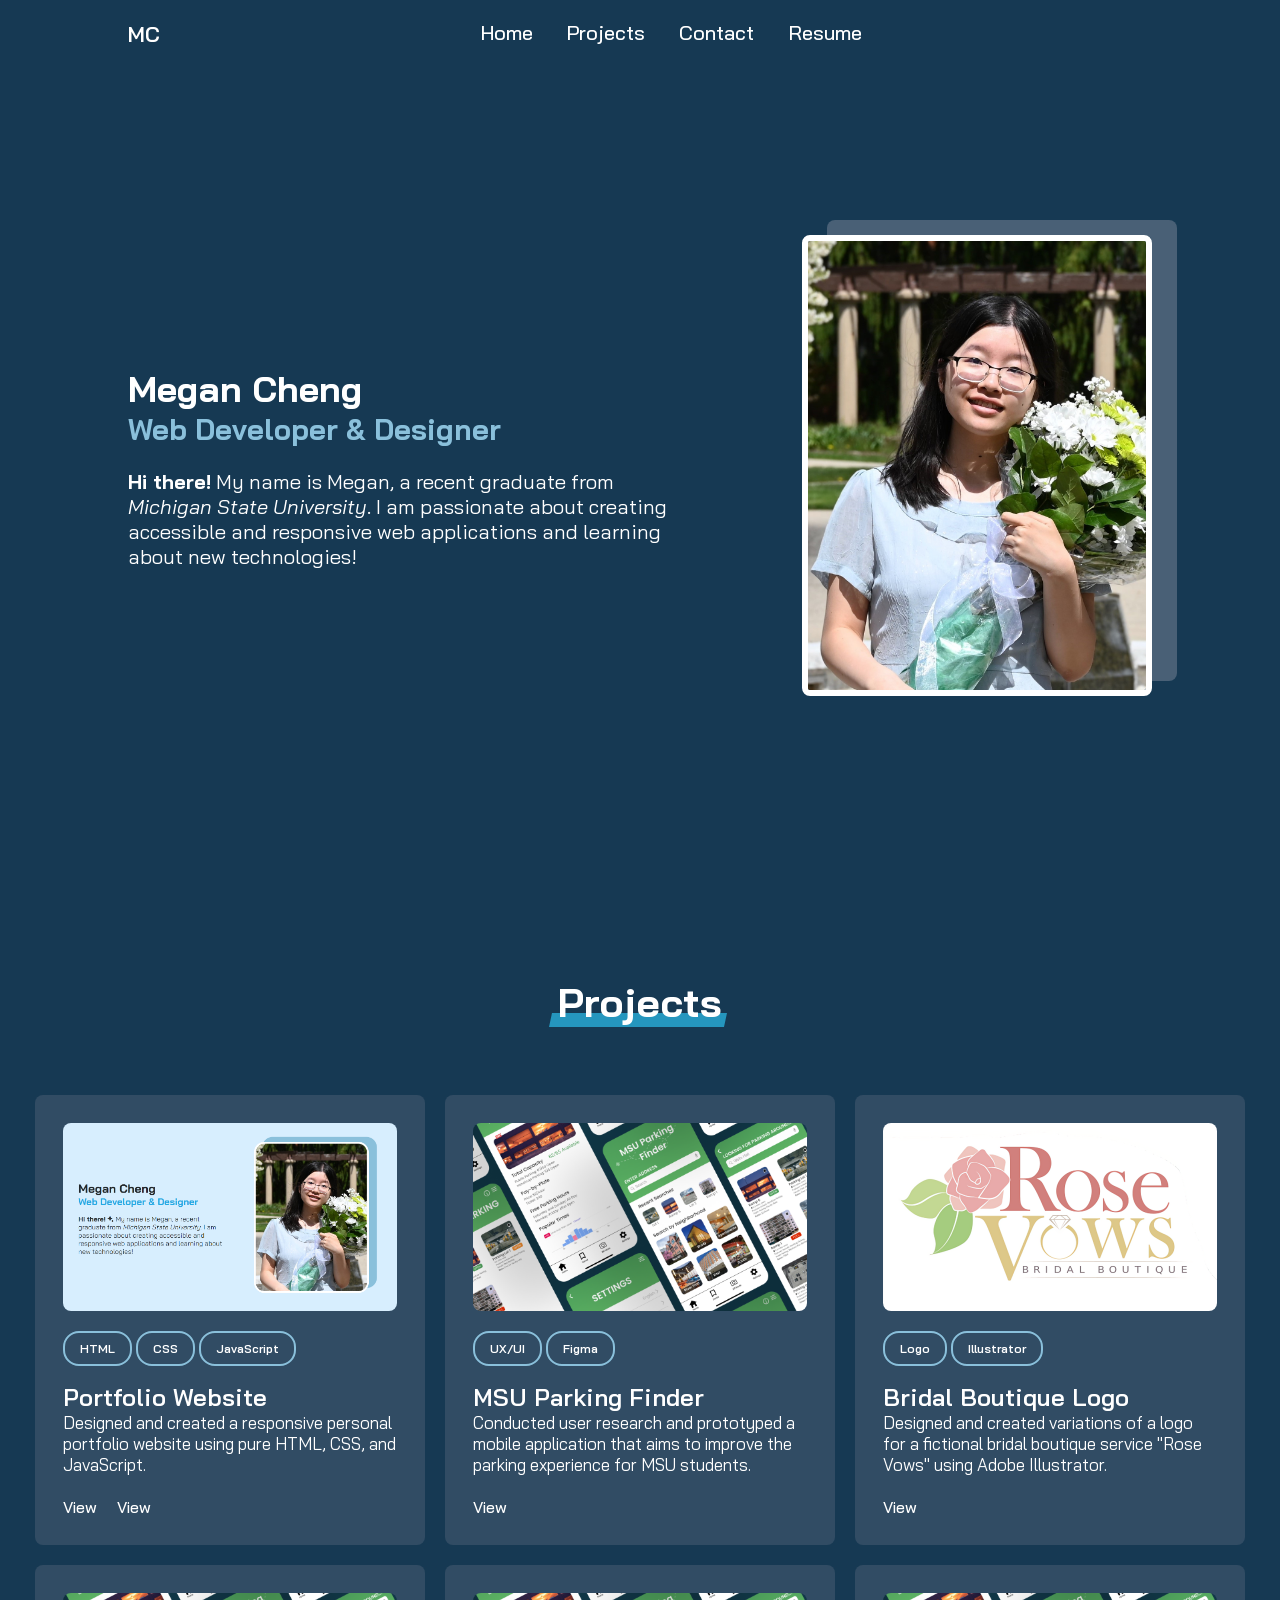
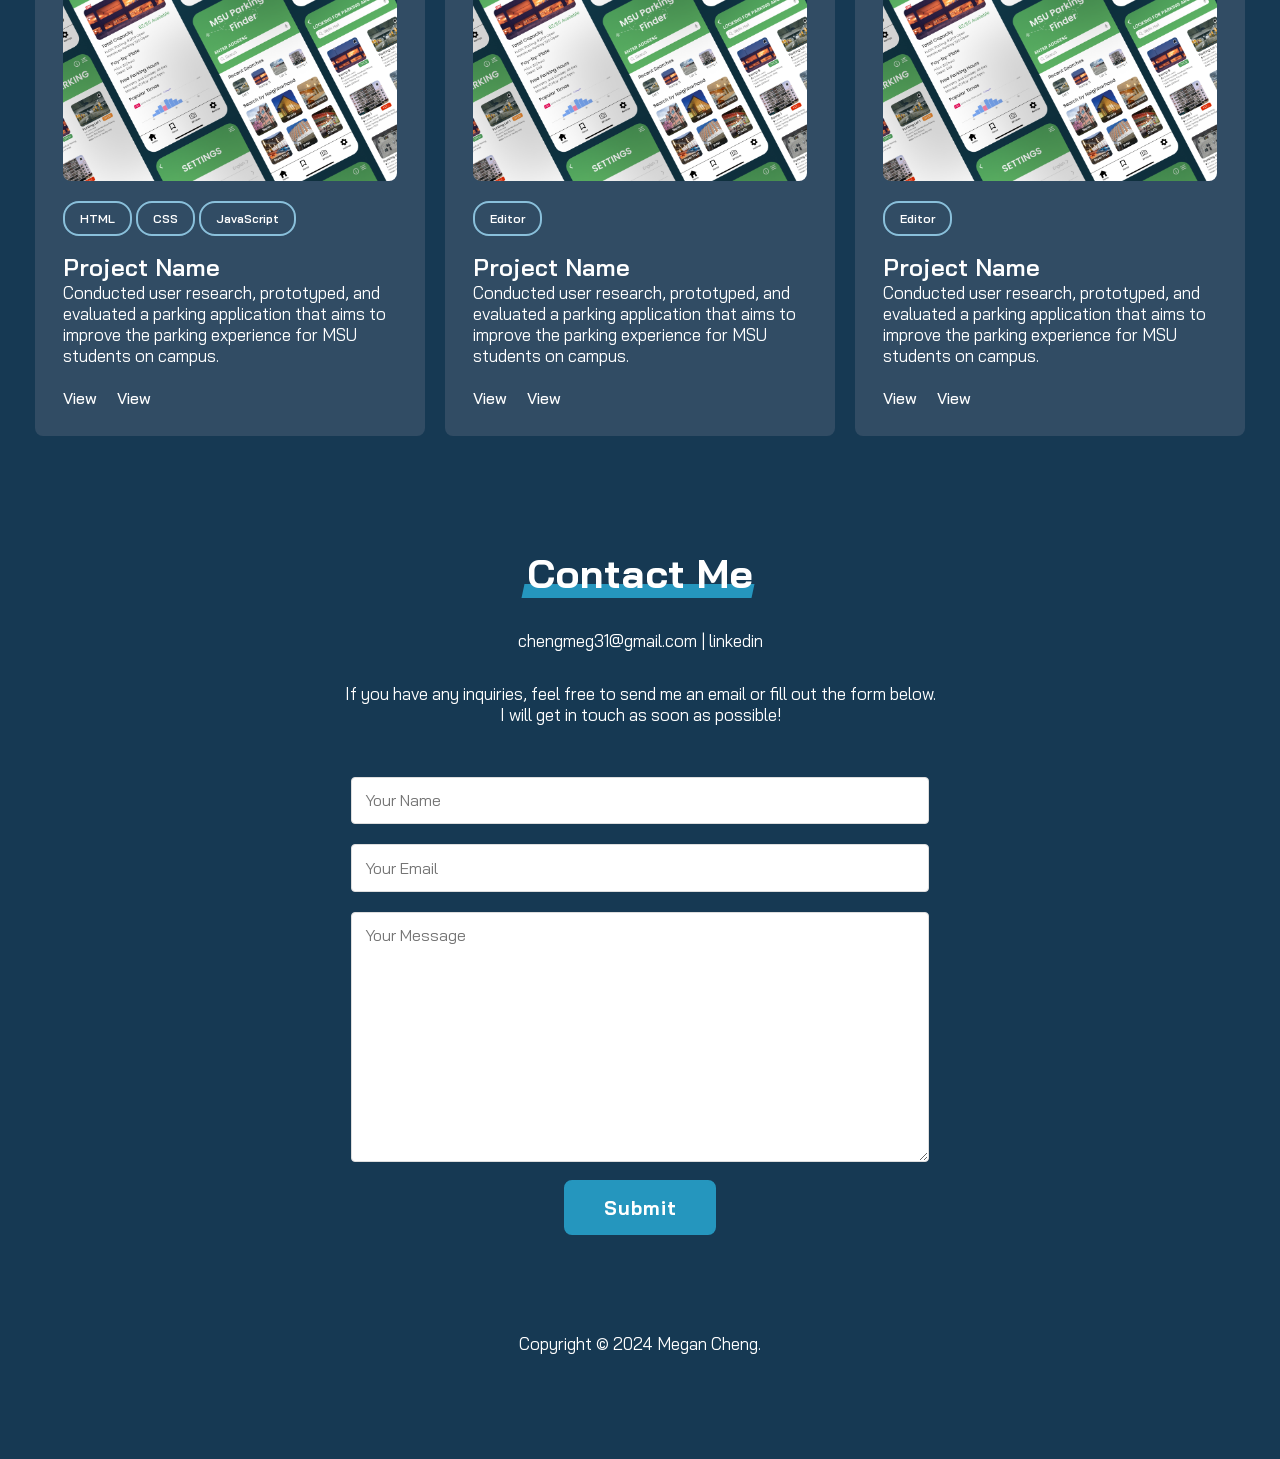
==== index.html @ b6157cad "added alt text to image and removed trailing slashes on img elements" ====
<!DOCTYPE html>
<html lang="en">
<head>
    <meta charset="UTF-8">
    <meta name="viewport" content="width=device-width, initial-scale=1.0">
    <link rel="stylesheet" href="css/style.css">
    <link rel="stylesheet" href="https://cdnjs.cloudflare.com/ajax/libs/remixicon/3.4.0/remixicon.css" crossorigin="">
    <link rel="icon" href="img/favicon.svg?" sizes="any" type="image/svg+xml">
    <title>Megan Cheng</title>
</head>
<body>

   <!--==================== HEADER ====================-->
   <header class="header" id="header">
      <a href="#" class="logo">MC</a>

      <nav class="navbar">
         <a href="#home">Home</a>
         <a href="#projects">Projects</a>
         <a href="#contact">Contact</a>
         <a href="#">Resume</a>
      </nav>

      <div class="nav-buttons">  
         <i class="ri-moon-line" id="modeToggle" onclick="changeIcon(this)"></i>
         <i class="ri-menu-line" id="hamburgerToggle"></i>
      </div>

      <!-- hamburger menu -->
      <div id="myNav" class="overlay">
         <a href="javascript:void(0)" class="closebtn" id="closebtn">&times;</a>
         <div class="overlay-content">
           <a href="#home">Home</a>
           <a href="#projects">Projects</a>
           <a href="#contact">Contact</a>
           <a href="#">Resume</a>
         </div>
      </div>
      
   </header>

   <section class="home" id="home">

      <div class="home-content">
         <h1>Megan Cheng</h1>
         <h2>Web Developer & Designer</h2>
         <p><b>Hi there!</b> <i class="ri-bard-fill"></i> My name is Megan, a recent graduate from <i>Michigan State University</i>. I am passionate about creating accessible and responsive web applications and learning about new technologies!</p>
      </div>

      <div class="prof-img">
         <img src="img/profpic.jpg" alt="">
      </div>
      
   </section>


   <!--==================== PROJECTS ====================-->
   
   <section class="projects" id="projects">
      <h2 class="section-header">Projects</h2>

      <!-- Image Modal -->
      <div id="myModal" class="modal">
         <span class="close">&times;</span>
         <img class="modal-content" src="img/rose_vows.png" alt="Logo Design for Bridal Boutique">
         <div id="caption">Bridal Boutique Logo</div>
      </div>

      <!-- Project Modal -->
      <div id="myModal2" class="modal">
         <span class="close" onclick="closeModal()">&times;</span>

         <div class="slider modal-content">

            <div class="myslide titleslide">
              <div class="txt">
                <h3>MSU Parking Finder</h3>
                <h4>Project Overview</h4>
                <p>MSU Parking Finder is a mobile application that allows users to efficiently find open parking on MSU campus via proximity to destination, neighborhood selection, or through the aid of AR.</p>
              </div>
              <img class="slider_img" src="img/proj_msuparking.png" alt="Preview image of MSU Parking Finder App Screens">
            </div>
      
            <div class="myslide">
              <div class="txt">
                <h4>Problem Statement</h4>
                <p>Parking on campus has been a challenging experience for many students at MSU due to the limited amount of space, expensive parking tickets, and difficulty of finding open parking spots quickly during busy times of the day.</p>
                <h4>Possible Solution</h4>
                <p>Develop a parking application that will improve the parking experience on campus by giving users ways to quickly find available parking and information about prices and ticket costs.</p>
              </div>
            </div>
      
            <div class="myslide">
              <div class="txt">
               <h3>Qualitative Research</h3>
                <h4>Target User <i class="ri-group-fill"></i></h4>
                <p>MSU student or alumni with experience or desire to park on campus</p>
                <h4>Interview Process <i class="ri-question-answer-fill"></i></h4>
                <p>Five participants matching the target user description were selected for a 20 minute interview regarding their experiences parking on MSU campus. The interview aimed to gain insight on student parking behavior, possible concerns regarding the way parking is structured and enforced, and potentional solutions to improve the experience.</p>
              </div>
            </div>
      
            <div class="myslide">
              <div class="txt">
               <h3>Notable Questions & Key Findings</h3>
               <h4>Have you ever gotten a parking ticket?</h4>
               <p class="answer">Every single participant has gotten at least one parking ticket during their time at MSU. Many expressed frustrations with how expensive they have gotten. Violations students received include parking in campus lots without proper passes and not paying for pay-by-plate meters.</p>
               <h4>What is the hardest part about MSU parking?</h4>
               <p class="answer">Participants mentioned difficulty in finding open spots to park for class. One participant reported taking up to 30 minutes to look for parking during popular time slots. Some participants risk parking tickets when it takes too long to make it for class.</p>
              </div>
            </div>

            <div class="myslide">
               <div class="txt">
                 <h3>Low Fidelity prototypes</h3>
                 <p>Early concepts include a paper prototype of a mobile app and a pair of cardboard AR glasses that would allow users to find parking within their surroundings in real time.</p>
                 <img src="img/proj_msuparking_lowfidel.png" class="small_slider_img" alt="Low Fidelity Prototype for MSU Parking Finder">
               </div>
             </div>

             <div class="myslide">
               <div class="txt">
                  <h3>High Fidelity Prototype Process</h3>
                  <p>After evaluating the paper prototype on 5 MSU students by having them think aloud as they find and copy the address of the closest open parking lot to Wells Hall, new goals and features were planned for the next prototype.</p>
                  <ul>
                     <li>Incorporate the AR glasses prototype into the mobile app &rarr; <b>AR Mode</b></li>
                     <li>Incorporate more ways to find open parking &rarr; <b>Search around destination feature, Search by neighborhood feature, AR Mode</b></li>
                     <li>Make it simpler to locate open parking so users don't waste time going to full lots &rarr; <b>Color-coded open/full tags for lots, Live updates of parking lot capacities</b></li>
                     <li>Allow users to quickly access parking lots they like: <b>Bookmark feature, Recent searches feature</b></li>
                  </ul>           
               </div>
             </div>

             <div class="myslide">
               <div class="txt">
                 <h3>AR Mode</h3>
                 <p>In AR mode, users can use their phone camera to scan their surroundings. Nearby lots will pop up with live updates as users move towards or away from their location. Distance can also be adjusted via the slider.</p>
                 <img class="smallest_slider_img" src="img/armode.gif" alt="AR Mode for MSU Parking Finder">
               </div>
             </div>
      
             <div class="myslide">
               <div class="txt">
                  <h3>High Fidelity Prototype</h3>
                  <p class="contact-links">
                     <a href="https://www.figma.com/design/ngmoWbG5inhiOf77QVz6ce/MSU-Parking-Finder?node-id=0-1&t=dkUtLT8g8Geg3LO3-1">Figma File<i class="ri-external-link-line"></i></a>
                      | 
                     <a href="https://www.figma.com/proto/ngmoWbG5inhiOf77QVz6ce/MSU-Parking-Finder?node-id=3-3&t=JMrWclnWvHqianqx-8&content-scaling=fixed&hide-ui=1">Test Prototype<i class="ri-external-link-line"></i></a>
                  </p>
                  <img class="medium_slider_img" src="img/proj_msuparking_figma_prototype.png" alt="High Fidelity Figma Prototype for MSU Parking Finder">
               </div>
             </div>
             
            <!-- bottom dots -->
            <a class="prev" onclick="plusSlides(-1)"><i class="ri-arrow-left-s-fill"></i></a>
            <a class="next" onclick="plusSlides(1)"><i class="ri-arrow-right-s-fill"></i></a>
      
            <div class="dotsbox" style="text-align: center">
              <span class="dot" onclick="currentSlide(1)"></span>
              <span class="dot" onclick="currentSlide(2)"></span>
              <span class="dot" onclick="currentSlide(3)"></span>
              <span class="dot" onclick="currentSlide(4)"></span>
              <span class="dot" onclick="currentSlide(5)"></span>
              <span class="dot" onclick="currentSlide(6)"></span>
              <span class="dot" onclick="currentSlide(7)"></span>
              <span class="dot" onclick="currentSlide(8)"></span>
            </div>
      
          </div>
      </div>
      <!-- </div>   -->


      <div class="card-list">
         <div class="card-item">
            <div>
               <img src="img/portfolio_thumb.png" alt="Card Image">
               <span class="tag">HTML</span>
               <span class="tag">CSS</span>
               <span class="tag">JavaScript</span>
               <h3>Portfolio Website</h3>
               <p>Designed and created a responsive personal portfolio website using pure HTML, CSS, and JavaScript.</p>  
            </div>
             <div>
               <a href="https://mch1450.github.io/"><span class="card-link"><i class="ri-github-fill"></i> View</span></a>
               <a href="https://github.com/mch1450/mch1450.github.io"><span class="card-link"><i class="ri-external-link-line"></i> View</span></a>
             </div>
         </div>
         
         <div class="card-item">
            <div>
               <img src="img/proj_msuparking.png" alt="Card Image">
               <span class="tag">UX/UI</span>
               <span class="tag">Figma</span>
               <h3>MSU Parking Finder</h3>
               <p>Conducted user research and prototyped a mobile application that aims to improve the parking experience for MSU students.</p> 
            </div>
            <div>
               <span class="card-link" onclick="openProjModal()"><i class="ri-external-link-line"></i> View</span>
            </div>


            

         </div>

         <div class="card-item">
            <div>
               <img src="img/rose_vows_thumb.png" alt="Card Image">
               <span class="tag">Logo</span>
               <span class="tag">Illustrator</span>
               <h3>Bridal Boutique Logo</h3>
               <p>Designed and created variations of a logo for a fictional bridal boutique service "Rose Vows" using Adobe Illustrator.</p>
            </div>
            <div>
               <span class="card-link" onclick="openModal()"><i class="ri-external-link-line"></i> View</span>
            </div>
         </div>

         <div class="card-item">
            <div>
               <img src="img/proj_msuparking.png" alt="Card Image">
               <span class="tag">HTML</span>
               <span class="tag">CSS</span>
               <span class="tag">JavaScript</span>
               <h3>Project Name</h3>
               <p>Conducted user research, prototyped, and evaluated a parking application that aims to improve the parking experience for MSU students on campus.</p> 
            </div>
            <div>
               <span class="card-link"><i class="ri-github-fill"></i> View</span>
               <span class="card-link"><i class="ri-external-link-line"></i> View</span>
            </div>
         </div>

         <div class="card-item">
            <div>
               <img src="img/proj_msuparking.png" alt="Card Image">
               <span class="tag">Editor</span>
               <h3>Project Name</h3>
               <p>Conducted user research, prototyped, and evaluated a parking application that aims to improve the parking experience for MSU students on campus.</p> 
            </div>
            <div>             
               <span class="card-link"><i class="ri-github-fill"></i> View</span>
               <span class="card-link"><i class="ri-external-link-line"></i> View</span>
            </div>
         </div>

         <div class="card-item">
            <div>
               <img src="img/proj_msuparking.png" alt="Card Image">
               <span class="tag">Editor</span>
               <h3>Project Name</h3>
               <p>Conducted user research, prototyped, and evaluated a parking application that aims to improve the parking experience for MSU students on campus.</p> 
            </div>
            <div>             
               <span class="card-link"><i class="ri-github-fill"></i> View</span>
               <span class="card-link"><i class="ri-external-link-line"></i> View</span>
            </div>
         </div>

     </div>

   </section>

   <!--==================== CONTACT ====================-->
   <section class="contact" id="contact">
      <h2 class="section-header">Contact Me</h2>
      <p class="contact-links">
         <a href="mailto:chengmeg31@gmail.com"><i class="ri-mail-line"></i> chengmeg31@gmail.com</a> | 
         <a href="https://www.linkedin.com/in/megan-cheng-4200971b4/"><i class="ri-linkedin-box-fill"></i> linkedin</a>
      </p>
      <p>If you have any inquiries, feel free to send me an email or fill out the form below. <br>I will get in touch as soon as possible!</p>
      <div class="contact-form-container">
         <form id="contactForm" action="https://formspree.io/f/mbjnzvlz" method="post">
            <div class="form-group">
               <label for="name">Name</label>
               <input type="text" id="name" name="name" placeholder="Your Name" required>
               <span class="error-message" id="nameError"></span>
            </div>
            <div class="form-group">
               <label for="email">Email</label>
               <input type="email" id="email" name="email" placeholder="Your Email" required>
               <span class="error-message" id="emailError"></span>
            </div>
            <div class="form-group">
               <label for="message">Message</label>
               <textarea id="message" name="message" placeholder="Your Message" rows="5" required></textarea>
               <span class="error-message" id="messageError"></span>
            </div>
            <button type="submit" class="submit-button">Submit</button>
      </form>
     </div>
   
   </section>




   <!--==================== FOOTER ====================-->
   <footer class="footer">
      <p>Copyright &#169; 2024 Megan Cheng.</p>
   </footer>

   <script src="js/main.js"></script>
    
</body>
</html>
---- css/style.css ----
@import url("https://fonts.googleapis.com/css2?family=Bai+Jamjuree:wght@400;500;600;700&display=swap");

:root {
    /** CSS DARK THEME PRIMARY COLORS */
    --color-primary-100:  #2596be;
    --color-primary-200:  #23aae4;
    --color-primary-300:  #67adcc;
    --color-primary-400:  #7fb8d4;
    --color-primary-500:  #8ac0db;
    --color-primary-600:  #abcfe2;  

    /** CSS DARK THEME MIXED SURFACE COLORS */ 
    --color-surface-mixed-100:  #163953;
    --color-surface-mixed-200:  #314c64;
    --color-surface-mixed-300:  #496076;
}


* {
    margin: 0;
    padding: 0;
    box-sizing: border-box;
    font-family: "Bai Jamjuree", sans-serif;
}

html {
    scroll-behavior: smooth;
}

body {
    background-color: var(--color-surface-mixed-100);
    color: #fff;
    font-size: var(--normal-font-size);
    padding-top: 1.1rem;
    transition: .5s ease;
}

p{
    font-size: 1.06rem;
}

/* -------Header & Navbar------- */

.header {
    position: fixed;
    top: 0;
    left: 0;
    width: 100%;
    padding: 20px 10%;
    background: var(--color-surface-mixed-100);
    display: flex;
    justify-content: space-between;
    z-index: 99;
    transition: .5s ease;
}

.logo {
    font-size: 1.35rem;
    color: inherit;
    text-decoration: none;
    font-weight: 600;
}

.logo:active{
    color: var(--color-primary-200);
}

.navbar a {
    font-size: 1.26rem;
    color: #fff;
    text-decoration: none;
    font-weight: 500;
    margin-left: 1.90rem;
    transition: .3s;
}

.nav-buttons{
    font-size: 1.3rem;
}

.ri-menu-line{
    display: none;
}

.ri-moon-line,
.ri-menu-line{
    transition: .3s;
}

.navbar a:hover,
.navbar a.active,
.ri-moon-line:hover,
.ri-menu-line:hover {
    color: var(--color-primary-500);
}

.navbar a {
    position: relative;
}

.navbar a::before {
    content: "";
    position: absolute;
    display: block;
    width: 100%;
    height: 2px;
    bottom: -.4rem;
    left: 0;
    background-color: var(--color-primary-500);
    transform: scaleX(0);
    transition: transform 0.3s ease;
}

a:hover::before {
    transform: scaleX(1);
}

.add-shadow{
  box-shadow: rgba(0, 0, 0, 0.2) 0px 3px 6px 0px;
  transition: .3s;
}

.home{
    display: flex;
    justify-content:center;
    align-items: center;
    height: 100vh;
    padding: 0 10%;
}

.home-content{
    max-width: 610px;
    margin-right: 8vw;
}

.home-content h1{
    font-size: 2.25rem;
    font-weight: 700;
    position: relative
}

.home-content h2{
    font-size: 1.8rem;
    font-weight: 700;
    color: var(--color-primary-500);    
}

.home-content p{
    font-size: 1.26rem;
    padding-top: 1.4rem;
}

img {
  max-width: 100%;
  height: auto;
}

.prof-img img{
    max-width: 21.9rem;
    border-radius: 8px;
    border: solid white 6px;
    box-shadow: 25px -15px var(--color-surface-mixed-300);
}


@media (max-width: 1010px) {

    .home{
        flex-direction: column-reverse;
        height: 100%;
    }

    .home-content{
        margin-right:0;
        text-align: center;
    }

    .prof-img img{
        max-width: 16.5rem;
        margin-top: 1.2rem;
    }

    body{
        padding-top: 4.4rem;
    }

    .home-content h1{
        font-size: 2.5rem;
    }
    
    .home-content h2{
        font-size: 1.55rem; 
    }
    
    .home-content p{
        font-size: 1.3rem;
        padding-top: 1.1rem;
        padding-bottom: .9rem;
    }

}

@media (max-width: 630px) {
    .ri-menu-line{
        display: contents;
    }

    .navbar{
        display: none;
    }

    .prof-img img{
        box-shadow: 15px -10px var(--color-surface-mixed-300);
    }
}

/* -------Projects------- */

.section-header{
    text-align: center;
    padding-top: 3.7rem;
    padding-bottom: 1rem;
    font-size: 2.5rem;
    position: relative;


}
.section-header::before {
    content: "";
    position: absolute;
    bottom: 16px;
    width: 175px;
    height: 14px;
    transform: skew(-12deg) translateX(-50%);
    background: var(--color-primary-100);
    z-index: -1;
    left:50%; margin-left:-2px;
}

.project{
    padding-bottom: 2rem;
}

.card-list {
    display: grid;
    grid-template-columns: repeat(auto-fill, minmax(300px, 1fr));
    max-width: 1250px;
    margin: 2rem auto;
    padding: 20px;
    gap: 20px;
}
.card-list .card-item {
    transition: .3s;
    background: var(--color-surface-mixed-200);
    padding: 26px;
    border-radius: 8px;
    list-style: none;
    text-decoration: none;
    border: 2px solid transparent;
    color: #fff;
    transition: .5s ease;
}

.card-item{
    display: flex;
    flex-direction:column; 
    justify-content:space-between;
}

.card-item a{
    text-decoration: inherit;
    color: inherit;
}

.card-list .card-item:hover {
    background: var(--color-surface-mixed-300);
    box-shadow: 0px 5px 10px rgba(0, 0, 0, 0.1);
}
.card-list .card-item img {
    width: 100%;
    aspect-ratio: 16/9;
    border-radius: 8px;
    object-fit: cover;
}
.card-list .tag {
    display: inline-block;
    border: 2px solid var(--color-primary-500);
    margin-top: 1rem;
    padding: 8px 15px;
    font-size: 0.75rem;
    border-radius: 1rem;
    font-weight: 600;
}

.card-link{
    display: inline-block;
    padding-right: 1rem;
    margin-top: 1.4rem;
    font-weight: 500;
}

.card-link:hover{
    color: var(--color-primary-500);
}

.card-item h3 {
    font-size: 1.5rem;
    margin-top: 1rem;
    font-weight: 600;
}

@media (max-width: 1200px) {
    .card-list .card-item {
        padding: 15px;
    }
}
@media screen and (max-width: 980px) {
    .card-list {
        margin: 0 auto;
    }
}


/* -------Contact------- */
.contact .section-header::before {
    width: 230px;
    left:50%; margin-left:-2px;
}

.contact{
    margin: 0 auto;
    text-align: center;
}

.contact p{
    padding: 1rem;
}

.contact-form-container {
    padding: 1rem;
    border-radius: 8px;
    max-width: 610px;
    margin: auto;
    width: 90%;
}

.form-group label{
    visibility: hidden;
}

.submit-button {
    width: 26rem;
    margin-top: .9rem;
    padding: .85rem;
    width: 9.5rem;
    height: 100%;
    background-color: var(--color-primary-100);
    border: 2px solid var(--color-primary-100);
    border-radius: 8px;
    font-size: 1.2rem;
    color: #fff;
    text-decoration: none;
    font-weight: 700;
    letter-spacing: 1px;
    transition: .3s;
}

.submit-button:hover {
    box-shadow: 0 0 16px var(--color-primary-200);
}

input, textarea {
    width: 100%;
    padding: 0.8rem;
    border: 1px solid #ddd;
    border-radius: 4px;
    box-sizing: border-box;
    font-size: 1rem;
}

textarea {
    resize: vertical;
    height: 250px;
}

.contact-links a{
    color: #fff;
    text-decoration: none;
}

.contact-links a:hover{
    color: var(--color-primary-500);
}

@media (max-width: 650px) {
    .contact-form-container {
        width: 100%;
    }
}

/* -------Footer------- */
footer{
    height: 13rem;
    padding-bottom: 1.5rem;
    width: 100%;
    display: flex;
    align-items: center; 
    justify-content: center;
}


/* -------hamburger menu------- */
.overlay {
  height: 0%;
  width: 100%;
  position: fixed;
  z-index: 1;
  top: 0;
  left: 0;
  background-color: var(--color-surface-mixed-100);
  overflow-y: auto;
}

.overlay-content {
  position: relative;
  top: 25%;
  width: 100%;
  text-align: center;
}

.overlay a {
  padding: 8px;
  text-decoration: none;
  font-size: 1.8rem;
  color: #818181;
  display: block;
  transition: 0.3s;
}

.overlay a:hover, .overlay a:focus {
  color: #fff;
}

.overlay .closebtn {
  position: absolute;
  top: 20px;
  right: 45px;
  font-size: 4rem;
}

/* -------Image Modal------- */
  
/* The Modal (background) */
.modal {
    display: none; /* Hidden by default */
    position: fixed; /* Stay in place */
    z-index: 100; /* Sit on top */
    padding-top: 96px; /* Location of the box */
    left: 0;
    top: 0;
    width: 100%; /* Full width */
    height: 100%; /* Full height */
    overflow: auto; /* Enable scroll if needed */
    background-color: rgb(0,0,0); /* Fallback color */
    background-color: rgba(0,0,0,0.9); /* Black w/ opacity */
}
  
/* Modal Content (image) */
.modal-content {
    margin: auto;
    display: block;
    width: 85%;
    max-width: 900px;
}
  
/* Caption of Modal Image */
#caption {
    margin: auto;
    display: block;
    width: 80%;
    max-width: 700px;
    text-align: center;
    color: #ccc;
    padding: 10px 0;
    height: 150px;
}
  
/* Add Animation */
.modal-content, #caption {  
    -webkit-animation-name: zoom;
    -webkit-animation-duration: 0.6s;
    animation-name: zoom;
    animation-duration: 0.6s;
}
  
@-webkit-keyframes zoom {
    from {-webkit-transform:scale(0)} 
    to {-webkit-transform:scale(1)}
}
  
@keyframes zoom {
    from {transform:scale(0)} 
    to {transform:scale(1)}
}
  
/* The Close Button */
.close {
    position: absolute;
    top: 15px;
    right: 35px;
    color: #f1f1f1;
    font-size: 40px;
    font-weight: bold;
    transition: 0.3s;
}
  
.close:hover,
.close:focus {
    color: #bbb;
    text-decoration: none;
    cursor: pointer;
}
  
/* 100% Image Width on Smaller Screens */
@media only screen and (max-width: 700px){
    .modal-content {
      width: 100%;
    }
}

/* Carousel */
.slider {
    position: relative;
    width: 100%;
    background: var(--color-surface-mixed-100);
    font-weight: 300;
    padding: 12.45px 0;
}

.myslide {
    height: 520px;
    display: none;
    overflow: hidden;
}

.myslide h3{
    font-size: 1.7rem;
    font-weight: 700;
    letter-spacing: 2px;
}

.prev,
.next {
    position: absolute;
    top: 50%;
    transform: translate(0, -50%);
    font-size: 50px;
    padding: 5px;
    cursor: pointer;
    color: #d6d6d6;
    transition: 0.1s;
    user-select: none;
}

.prev:hover,
.next:hover {
    color: #fff;
}

.next {
    right: 0;
}

.dotsbox {
    position: absolute;
    left: 50%;
    transform: translate(-50%);
    bottom: 7px;
    cursor: pointer;
}

.dot {
    display: inline-block;
    width: 25px;
    height: 4.5px;
    background-color: #b7b7b7;
    border-radius: 4px;
    margin: 0 10px;
    cursor: pointer;
}

.active,
.dot:hover {
    background-color: #FFF;
}

.txt {
    z-index: 1;
    padding: 60px 85px;
    text-align: center;
    line-height: 35px;
}

.txt h4{
    color: var(--color-primary-500);
}

.titleslide .txt{
    position: absolute;
    padding: 0;
    /* text-align: center; */
    /* float: left; */
    top: 50%;
    left: 50%;
    transform: translate(-50%, -50%);
}


@media screen and (max-width: 800px) {
    .dot {
        width: 20px;
        margin: 0 3px;
    }
    .myslide h4{
        padding-top: 1.2rem;
    }
}

@media screen and (max-width: 728px) {
    .dotsbox {
        display: none;
    }
}

@media screen and (max-width: 700px) {
    .myslide {
        overflow: auto;
    }
}

@media screen and (max-width:677px){
    .txt {
        padding: 25px 65px;
    }

    .myslide h4{
        padding-top: 1rem;
    }
}

@media screen and (max-width:550px){
    .txt {
        padding: 25px 50px;
    }
}

._slider_img {
    max-height: 400px;
    width: auto;
}
.medium_slider_img {
    max-height: 370px;
    width: auto;
}

.small_slider_img {
    max-height: 315px;
    width: auto;
}

.smallest_slider_img {
    max-height: 279px;
    width: auto;
}

.titleslide .slider_img{
    opacity: 0.06;
    width:100%;
    height:100%;
    object-fit: cover;
    overflow: hidden;    
}

.titleslide h3{
    font-size: 2.25rem;
}

.myslide h4{
    font-size: 1.35rem;
    font-weight: 600;
    padding-top: 1.35rem;
}

.myslide p{
    font-size: 1.06rem;
}

.slider_text {
    margin-top: 45px;
    max-width: 400px;
}

.answer::before{
    content: "— ";
}

@media screen and (max-width: 500px) {
    .slider_text {
        display: block;
    }

    .myslide h3{
        font-size: 1.5rem;
    }
    
    .myslide h4{
        font-size: 1.25rem;
        padding-top: .8rem;
    }
    
    .medium_slider_img {
        padding-top: 26px;
    }
}

/* -------light mode toggle------- */

.light-mode,
.light-mode .header,
.light-mode .slider{
    transition: .5s ease;
    background: #d7eefe;
    color: #293033;
}

.light-mode .contact-links a,
.light-mode .navbar a,
.light-mode .logo,
.light-mode .card-item {
    color: #293033;
}

.light-mode .contact-links a:hover,
.light-mode .prev:hover,
.light-mode .next:hover {
    color: var(--color-primary-200);
}

.light-mode .card-item{
    background-color: #e8f6ff;
}

.light-mode .card-item:hover{
    background-color: #f4fbff;
}

.light-mode .home-content h1{
    color: #212629;
}

.light-mode .prof-img img{
    box-shadow: 25px -15px var(--color-primary-500);
}

.light-mode .home-content h2,
.light-mode .ri-moon-line:hover,
.light-mode .ri-menu-line:hover,
.light-mode .section-header::before {
    color: var(--color-primary-200);
}

.light-mode .section-header::before,
.light-mode .navbar a::before,
.light-mode .active,
.light-mode .dot:hover {
    background: var(--color-primary-200);
}

.light-mode .submit-button {
    background-color: var(--color-primary-200);
    border: 2px solid var(--color-primary-200);
}

.light-mode .card-list .tag {
    border: 2px solid var(--color-primary-400);
}

.light-mode .txt h4{
    color: var(--color-primary-200);
}

.light-mode .prev,
.light-mode .next{
    color: #b7b7b7;
}
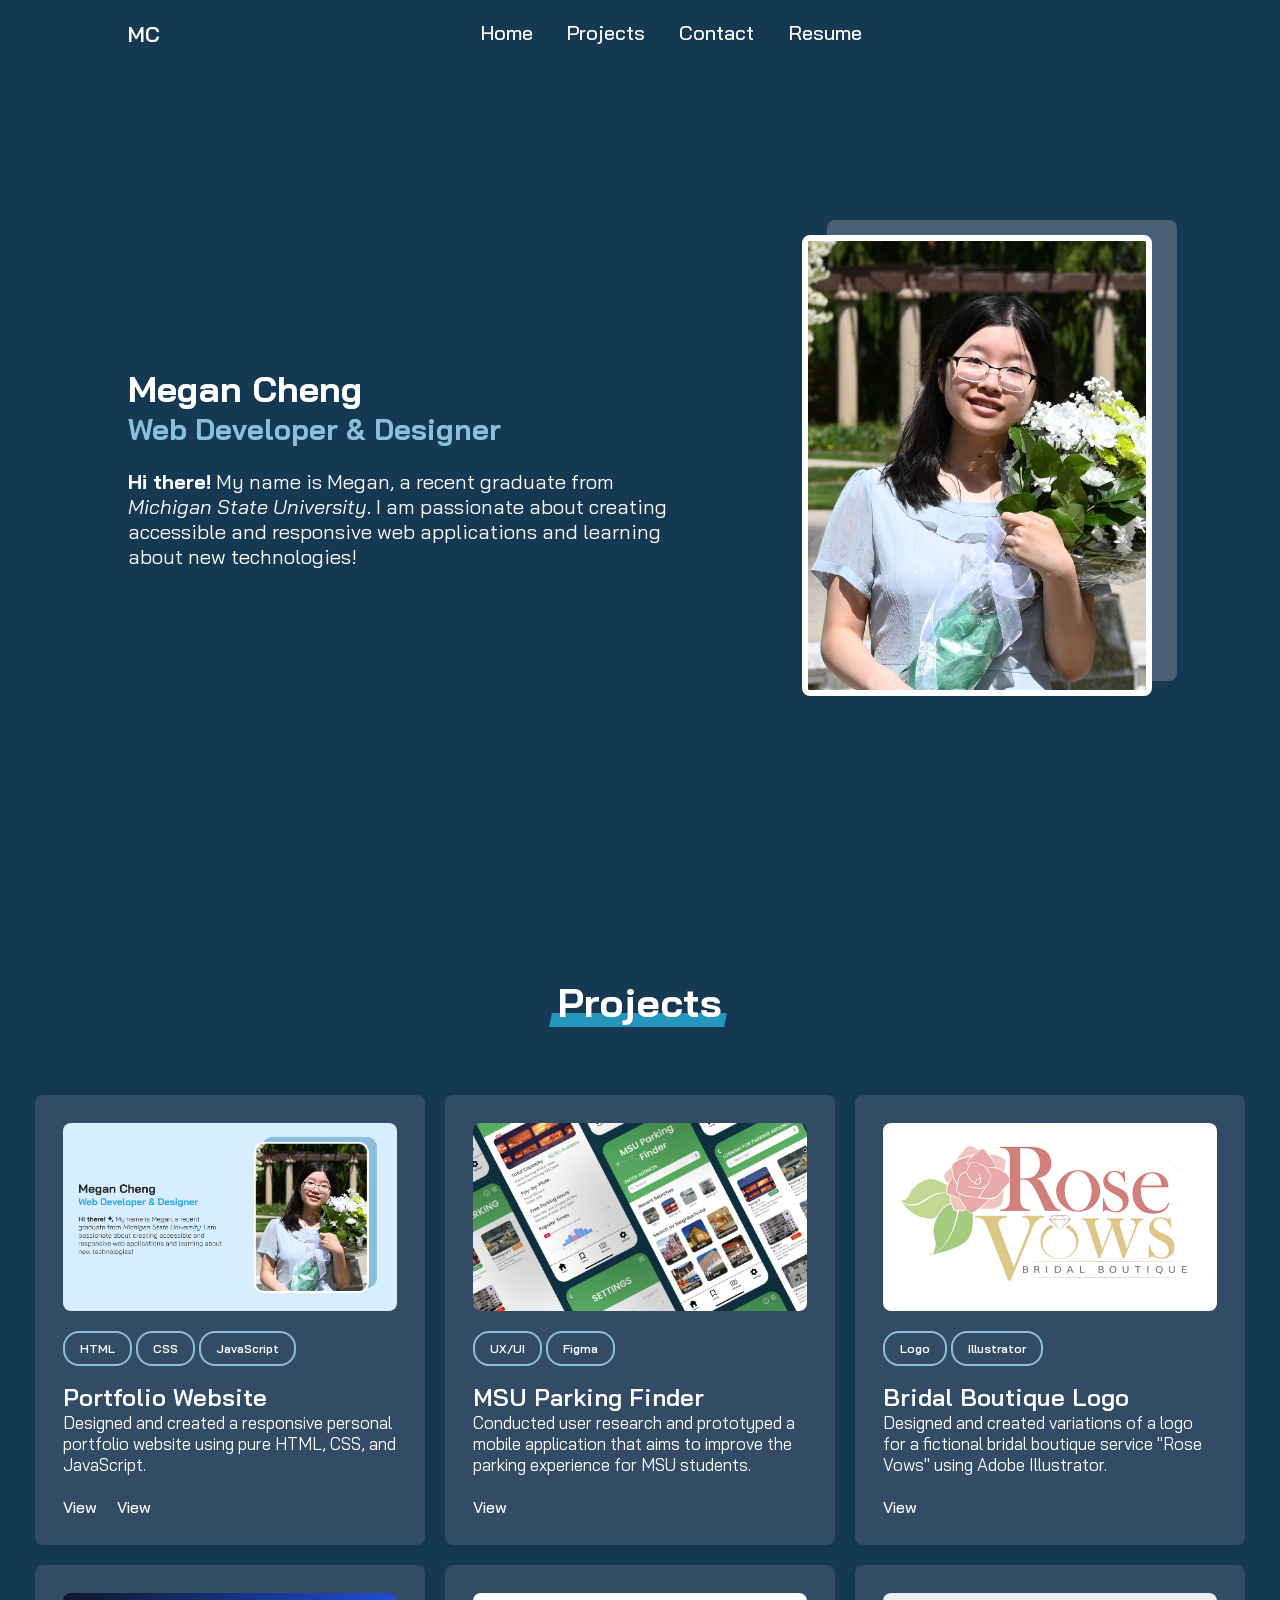
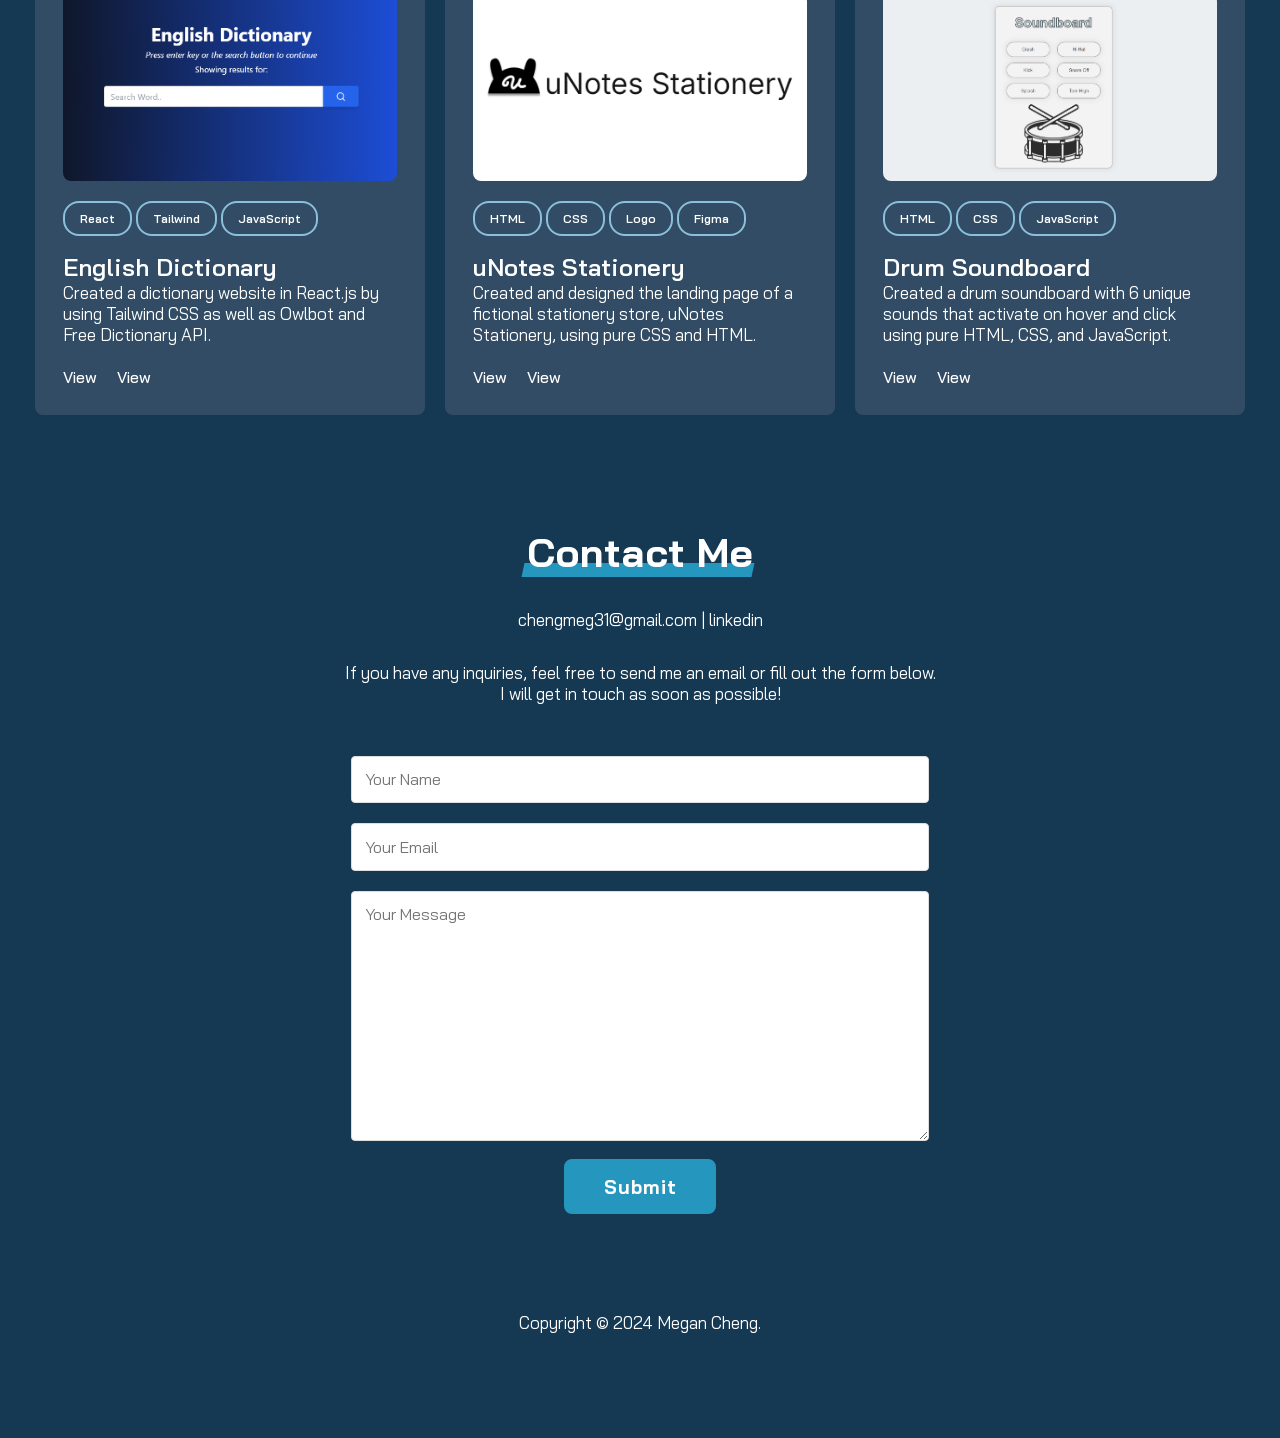
==== commit 026869d9: "projects added" ====
--- a/index.html
+++ b/index.html
@@ -168,8 +168,6 @@
       
           </div>
       </div>
-      <!-- </div>   -->
-
 
       <div class="card-list">
          <div class="card-item">
@@ -198,10 +196,7 @@
             <div>
                <span class="card-link" onclick="openProjModal()"><i class="ri-external-link-line"></i> View</span>
             </div>
-
-
-            
-
+           
          </div>
 
          <div class="card-item">
@@ -219,42 +214,51 @@
 
          <div class="card-item">
             <div>
-               <img src="img/proj_msuparking.png" alt="Card Image">
+               <img src="img/proj_englishdictionary.png" alt="Card Image">
+               <span class="tag">React</span>
+               <span class="tag">Tailwind</span>
+               <span class="tag">JavaScript</span>
+               <h3>English Dictionary</h3>
+               <p>Created a dictionary website in React.js by using Tailwind CSS as well as Owlbot and Free Dictionary API.</p> 
+            </div>
+            <div>
+               <a href="https://github.com/mch1450/english_dictionary"><span class="card-link"><i class="ri-github-fill"></i> View</span></a>
+               <a href="https://english-dictionary-mi449.netlify.app/"><span class="card-link"><i class="ri-external-link-line"></i> View</span></a>
+                              
+            </div>
+         </div>
+
+         <div class="card-item">
+            <div>
+               <img src="img/proj_unotes.png" alt="Card Image">
+               <span class="tag">HTML</span>
+               <span class="tag">CSS</span>
+               <span class="tag">Logo</span>
+               <span class="tag">Figma</span>
+               <h3>uNotes Stationery</h3>
+               <p>Created and designed the landing page of a fictional stationery store, uNotes Stationery, using pure CSS and HTML.</p> 
+            </div>
+            <div>
+               <a href="https://github.com/mch1450/unotes"><span class="card-link"><i class="ri-github-fill"></i> View</span></a>
+               <a href="https://unotesstationery.netlify.app/"><span class="card-link"><i class="ri-external-link-line"></i> View</span></a>
+              
+            </div>
+         </div>
+
+         <div class="card-item">
+            <div>
+               <img src="img/proj_soundboard.png" alt="Card Image">
                <span class="tag">HTML</span>
                <span class="tag">CSS</span>
                <span class="tag">JavaScript</span>
-               <h3>Project Name</h3>
-               <p>Conducted user research, prototyped, and evaluated a parking application that aims to improve the parking experience for MSU students on campus.</p> 
-            </div>
-            <div>
-               <span class="card-link"><i class="ri-github-fill"></i> View</span>
-               <span class="card-link"><i class="ri-external-link-line"></i> View</span>
-            </div>
-         </div>
-
-         <div class="card-item">
-            <div>
-               <img src="img/proj_msuparking.png" alt="Card Image">
-               <span class="tag">Editor</span>
-               <h3>Project Name</h3>
-               <p>Conducted user research, prototyped, and evaluated a parking application that aims to improve the parking experience for MSU students on campus.</p> 
-            </div>
-            <div>             
-               <span class="card-link"><i class="ri-github-fill"></i> View</span>
-               <span class="card-link"><i class="ri-external-link-line"></i> View</span>
-            </div>
-         </div>
-
-         <div class="card-item">
-            <div>
-               <img src="img/proj_msuparking.png" alt="Card Image">
-               <span class="tag">Editor</span>
-               <h3>Project Name</h3>
-               <p>Conducted user research, prototyped, and evaluated a parking application that aims to improve the parking experience for MSU students on campus.</p> 
-            </div>
-            <div>             
-               <span class="card-link"><i class="ri-github-fill"></i> View</span>
-               <span class="card-link"><i class="ri-external-link-line"></i> View</span>
+
+               <h3>Drum Soundboard</h3>
+               <p>Created a drum soundboard with 6 unique sounds that activate on hover and click using pure HTML, CSS, and JavaScript.</p> 
+            </div>
+            <div>
+               <a href="https://github.com/mch1450/mi349_soundboard"><span class="card-link"><i class="ri-github-fill"></i> View</span></a>
+               <a href="https://drum-soundboard.netlify.app/"><span class="card-link"><i class="ri-external-link-line"></i> View</span></a>
+               
             </div>
          </div>
 
